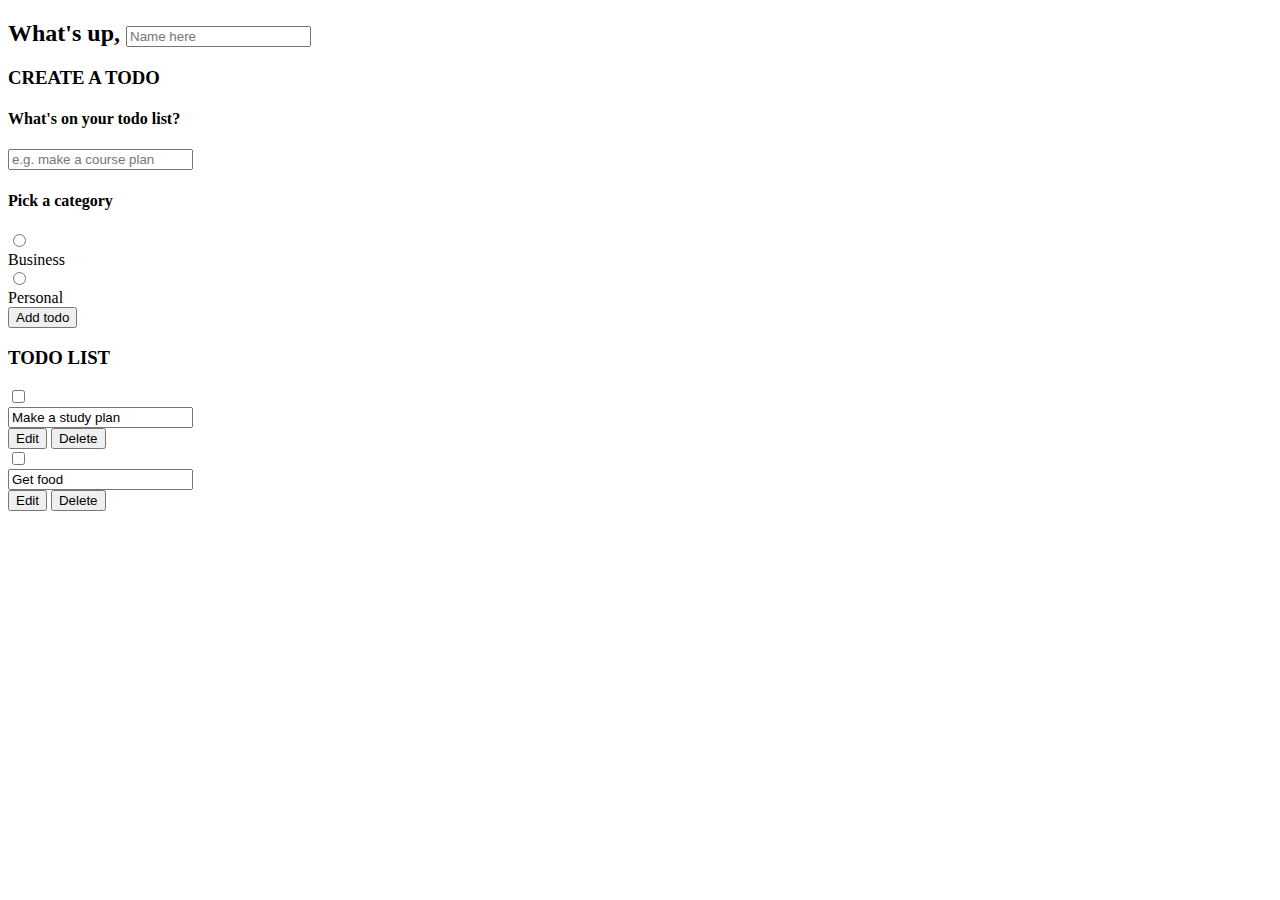
==== to-do-list-2/index.html @ 71008ed3 "Initial markup" ====
<!DOCTYPE html>
<html lang="en">
<head>
  <meta charset="UTF-8">
  <meta http-equiv="X-UA-Compatible" content="IE=edge">
  <meta name="viewport" content="width=device-width, initial-scale=1.0">
  <link rel="preconnect" href="https://fonts.googleapis.com">
  <link rel="preconnect" href="https://fonts.gstatic.com" crossorigin>
  <link href="https://fonts.googleapis.com/css2?family=Montserrat:ital,wght@0,400;0,700;0,900;1,400&display=swap" rel="stylesheet">
  <link rel="stylesheet" href="styles.css">
  <script src="script.js" defer></script>
  <title>Document</title>
</head>
<body>
  <main class="app">

    <section class="greeting">
      <h2 class="title">
        What's up, <input type="text" id="name" placeholder="Name here">
      </h2>
    </section>

    <section class="create-todo">
      <h3>CREATE A TODO</h3>

      <form id="new-todo-form">
        <h4>What's on your todo list?</h4>
        <input 
            type="text"
            name="content"
            id="content"
            placeholder="e.g. make a course plan" />

          <h4>Pick a category</h4>
          <div class="options">

            <label>
              <input 
                  type="radio"
                  name="category"
                  id="category1"
                  value="business" />
              <span class="bubble business"></span>
              <div>Business</div>
            </label>

            <label>
              <input 
                  type="radio"
                  name="category"
                  id="category2"
                  value="personal" />
              <span class="bubble personal"></span>
              <div>Personal</div>
            </label>

            <input type="submit" value="Add todo" />

          </div>
      </form>
    </section>

    <section class="todo-list">
      <h3>TODO LIST</h3>
      <div class="list" id="todo-list">
        <div class="todo-item">
          <label>
            <input type="checkbox" />
            <span class="bubble business"></span>
          </label>

          <div class="todo-content">
            <input type="text" value="Make a study plan" readonly>
          </div>

          <div class="actions">
            <button class="edit">Edit</button>
            <button class="delete">Delete</button>
          </div>

          <div class="todo-item">
            <label>
              <input type="checkbox" />
              <span class="bubble personal"></span>
            </label>
  
            <div class="todo-content">
              <input type="text" value="Get food" readonly>
            </div>
  
            <div class="actions">
              <button class="edit">Edit</button>
              <button class="delete">Delete</button>
            </div>

        </div>
      </div>
    </section>

  </main>
</body>
</html>
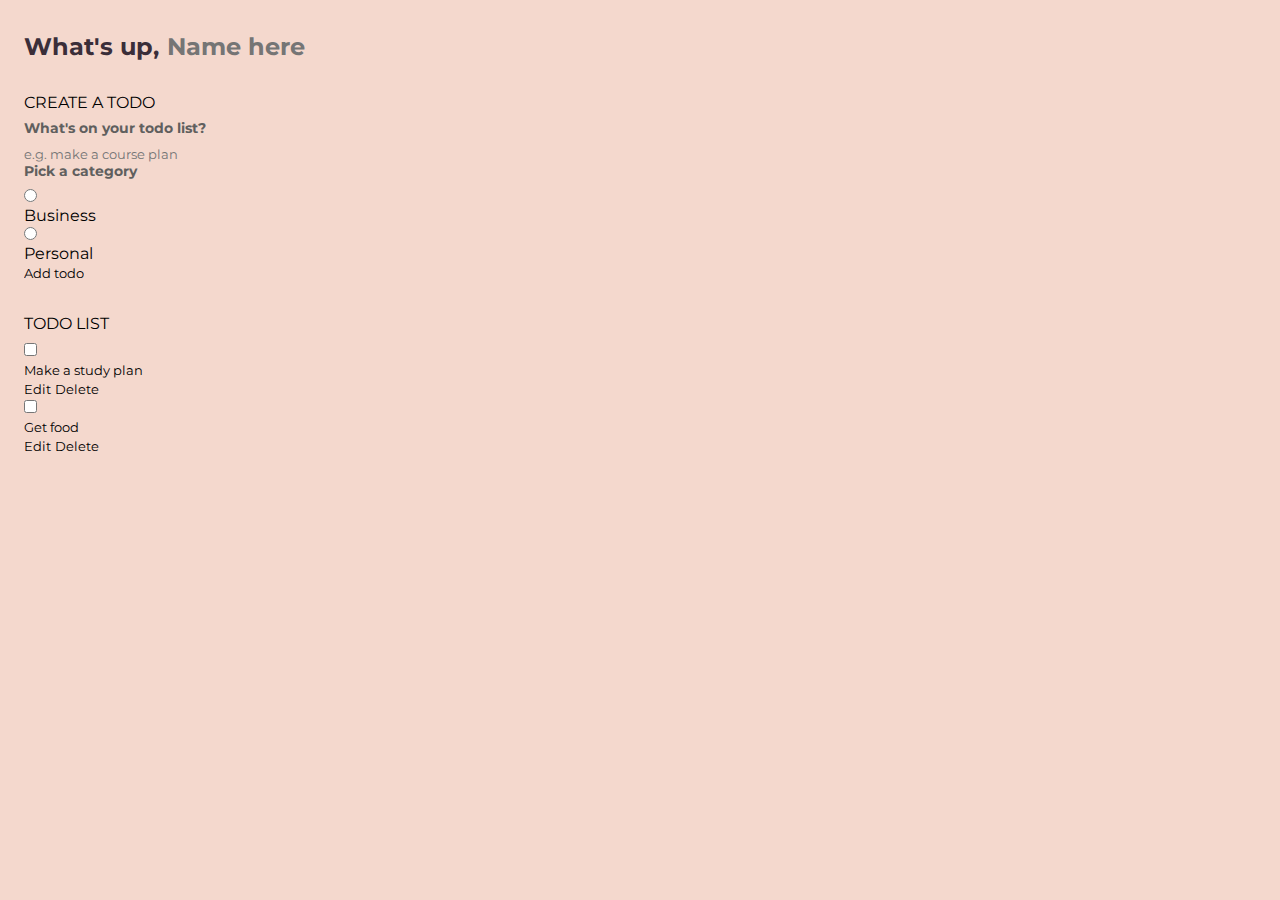
==== commit 417add72: "Complete greeting section of todo list" ====
--- a/to-do-list-2/index.html
+++ b/to-do-list-2/index.html
@@ -53,10 +53,8 @@
               <span class="bubble personal"></span>
               <div>Personal</div>
             </label>
-
-            <input type="submit" value="Add todo" />
-
           </div>
+          <input type="submit" value="Add todo" />
       </form>
     </section>
 
--- a/to-do-list-2/styles.css
+++ b/to-do-list-2/styles.css
@@ -0,0 +1,76 @@
+/* Variables */
+:root {
+  --primary: #af5d63;
+  --business: #1e555c;
+  --personal: var(--primary);
+  --light: #F4D8CD;
+  --grey: #605F5E;
+  --darK: #3A2E39;
+  --danger: #F15152;
+
+  --shadow: 0 1px 3px rgba(0, 0, 0, 0.1);
+
+  --personal-glow: 0px 0px 3px rgba(175, 93, 99, 0.75);
+  --business-glow: 0px 0px 3px rgba(30, 85, 92, 0.75);
+}
+
+/* General Styles */
+
+*, ::after, ::before {
+  margin: 0;
+  padding: 0;
+  box-sizing: border-box;
+  font-family: 'Montserrat', sans-serif;
+}
+
+input:not([type="radio"]):not([type="checkbox"]), button {
+  appearance: none;
+  border: none;
+  outline: none;
+  background: none;
+  cursor: initial;
+}
+
+body {
+  background: var(--light);
+  color: var(--dark);
+}
+
+section {
+  margin: 2rem 0;
+  padding: 0 1.5rem;
+}
+
+h3 {
+  color: var(--dark);
+  font-size: 1rem;
+  font-weight: 400;
+  margin-bottom: 0.5rem;
+}
+
+h4 {
+  color: var(--grey);
+  font-size: 0.87rem;
+  font-weight: 700;
+  margin-bottom: 0.5rem;
+}
+
+/* Greeting Section */
+
+.greeting .title {
+  display: flex;
+}
+
+.greeting .title input {
+  margin-left: 0.5rem;
+  flex: 1 1 0;
+  min-width: 0;
+}
+
+.greeting .title,
+.greeting .title input {
+  color: var(--darK);
+  font-size: 1.5rem;
+  font-weight: 700;
+}
+
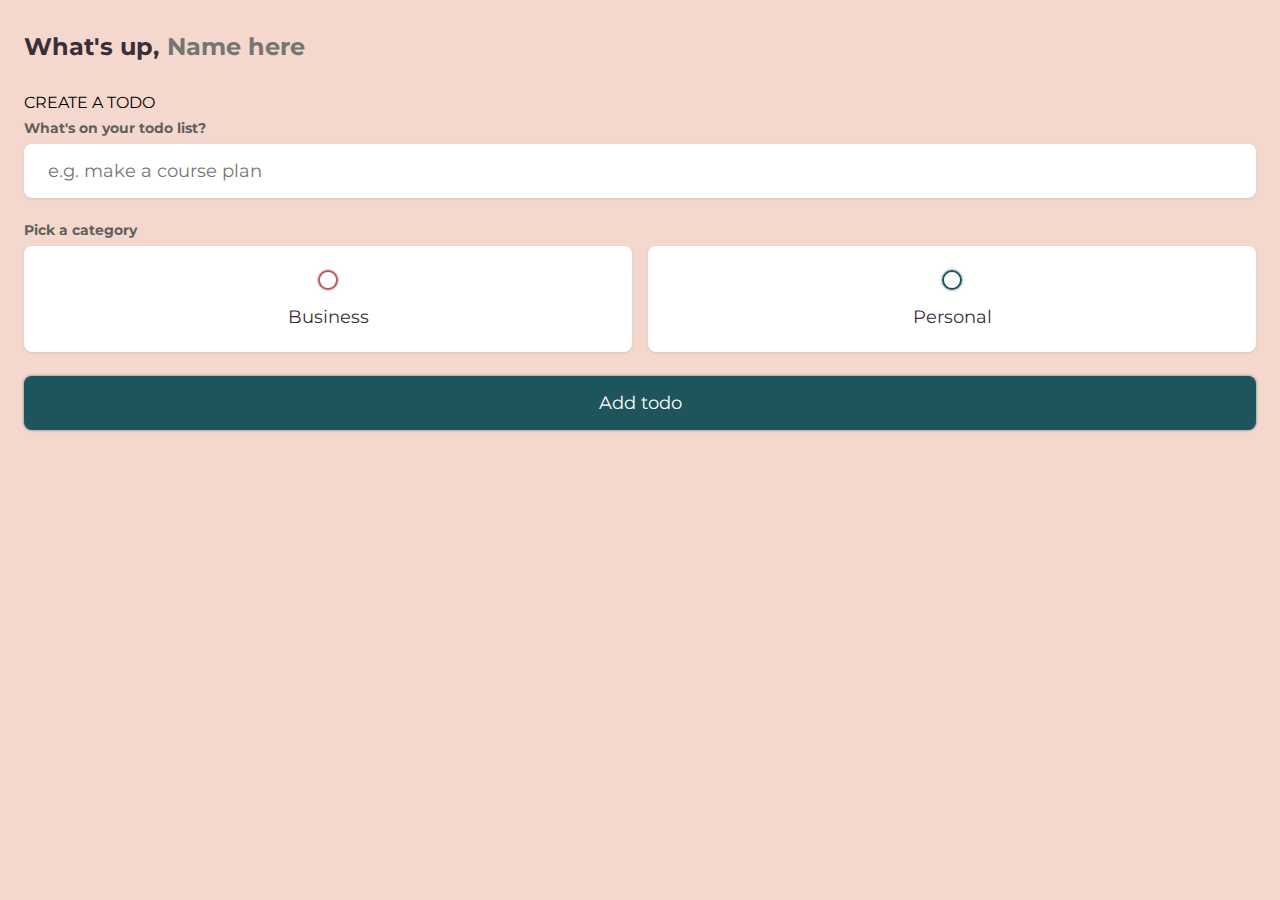
==== commit 15f10b0b: "Complete todo list section styles" ====
--- a/to-do-list-2/index.html
+++ b/to-do-list-2/index.html
@@ -58,7 +58,7 @@
       </form>
     </section>
 
-    <section class="todo-list">
+    <!-- <section class="todo-list">
       <h3>TODO LIST</h3>
       <div class="list" id="todo-list">
         <div class="todo-item">
@@ -75,25 +75,24 @@
             <button class="edit">Edit</button>
             <button class="delete">Delete</button>
           </div>
+        </div>
 
-          <div class="todo-item">
-            <label>
-              <input type="checkbox" />
-              <span class="bubble personal"></span>
-            </label>
-  
-            <div class="todo-content">
-              <input type="text" value="Get food" readonly>
-            </div>
-  
-            <div class="actions">
-              <button class="edit">Edit</button>
-              <button class="delete">Delete</button>
-            </div>
+        <div class="todo-item done">
+          <label>
+            <input type="checkbox" />
+            <span class="bubble personal"></span>
+          </label>
 
-        </div>
+          <div class="todo-content">
+            <input type="text" value="Get food" readonly>
+          </div>
+
+          <div class="actions">
+            <button class="edit">Edit</button>
+            <button class="delete">Delete</button>
+          </div>
       </div>
-    </section>
+    </section> -->
 
   </main>
 </body>
--- a/to-do-list-2/styles.css
+++ b/to-do-list-2/styles.css
@@ -1,7 +1,7 @@
 /* Variables */
 :root {
-  --primary: #af5d63;
-  --business: #1e555c;
+  --primary: #1e555c;
+  --business: #af5d63;
   --personal: var(--primary);
   --light: #F4D8CD;
   --grey: #605F5E;
@@ -10,8 +10,8 @@
 
   --shadow: 0 1px 3px rgba(0, 0, 0, 0.1);
 
-  --personal-glow: 0px 0px 3px rgba(175, 93, 99, 0.75);
-  --business-glow: 0px 0px 3px rgba(30, 85, 92, 0.75);
+  --personal-glow: 0px 0px 3px rgba(30, 85, 92, 0.75);
+  --business-glow: 0px 0px 3px rgba(175, 93, 99, 0.75);
 }
 
 /* General Styles */
@@ -74,3 +74,166 @@
   font-weight: 700;
 }
 
+/* Create ToDo Section */
+
+.create-todo input[type="text"] {
+  display: block;
+  width: 100%;
+  background-color: #fff;
+  border-radius: 0.5rem;
+  box-shadow: var(--shadow);
+  color: var(--darK);
+  font-size: 1.125rem;
+  margin-bottom: 1.5rem;
+  padding: 1rem 1.5rem;
+}
+
+.create-todo .options {
+  display: grid;
+  grid-template-columns: repeat(2, 1fr);
+  grid-gap: 1rem;
+  margin-bottom: 1.5rem;
+}
+
+.create-todo .options label {
+  display: flex;
+  justify-content: center;
+  align-items: center;
+  flex-direction: column;
+  background-color: #fff;
+  border-radius: 0.5rem;
+  box-shadow: var(--shadow);
+  cursor: pointer;
+  padding: 1.5rem;
+}
+
+input[type="radio"],
+input[type="checkbox"] {
+  display: none;
+}
+
+.bubble {
+  display: flex;
+  justify-content: center;
+  align-items: center;
+  height: 20px;
+  width: 20px;
+  border: 2px solid var(--business);
+  border-radius: 50%;
+  box-shadow: var(--business-glow);
+}
+
+.bubble.personal {
+  border-color: var(--personal);
+  box-shadow: var(--personal-glow);
+}
+
+.bubble::after {
+  content: "";
+  display: block;
+  height: 0;
+  width: 0;
+  opacity: 0;
+  background-color: var(--business);
+  border-radius: 50%;
+  box-shadow: var(--business-glow);
+  transition: 0.2s ease-in-out;
+}
+
+.bubble.personal::after {
+  background-color: var(--personal);
+  box-shadow: var(--personal-glow);
+}
+
+input:checked ~ .bubble::after {
+  height: 10px;
+  width: 10px;
+  opacity: 1;
+}
+
+.create-todo .options label div {
+  color: var(--darK);
+  font-size: 1.125rem;
+  margin-top: 1rem;
+}
+
+.create-todo input[type="submit"] {
+  display: block;
+  width: 100%;
+  background-color: var(--primary);
+  border-radius: 0.5rem;
+  box-shadow: var(--personal-glow);
+  color: #fff;
+  cursor: pointer;
+  font-size: 1.125rem;
+  padding: 1rem 1.5rem;
+  transition: 0.2s ease-in-out;
+}
+
+.create-todo input[type="submit"]:hover {
+  opacity: 0.75;
+}
+
+/* Todo List Section */
+
+.todo-list .list {
+  margin: 1rem 0;
+}
+
+.todo-list .todo-item {
+  display: flex;
+  align-items: center;
+  background-color: #fff;
+  border-radius: 0.5rem;
+  box-shadow: var(--shadow);
+  margin-bottom: 1rem;
+  padding: 1rem;
+}
+
+.todo-item label {
+  display: block;
+  margin-right: 1rem;
+  cursor: pointer;
+}
+
+.todo-itrm .todo-content {
+  flex: 1 1 0%;
+}
+
+.todo-itrm .todo-content input {
+  color: var(--dark);
+  font-size: 1.125rem;
+}
+
+.todo-item .actions {
+  display: flex;
+  align-content: center;
+}
+
+.todo-item .actions button {
+  display: block;
+  border-radius: 0.25rem;
+  color: #fff;
+  cursor: pointer;
+  padding: 0.5rem;
+  transition: 0.2s ease-in-out;
+}
+
+.todo-item .actions button:hover {
+  opacity: 0.75;
+}
+
+.todo-item .actions .edit {
+  background-color: var(--primary);
+  margin-right: 0.5rem;
+}
+
+.todo-item .actions .delete {
+  background-color: var(--danger);
+  margin-right: 0.5rem;
+}
+
+.todo-item.done .todo-content input {
+  text-decoration: line-through;
+  color: var(--grey);
+}